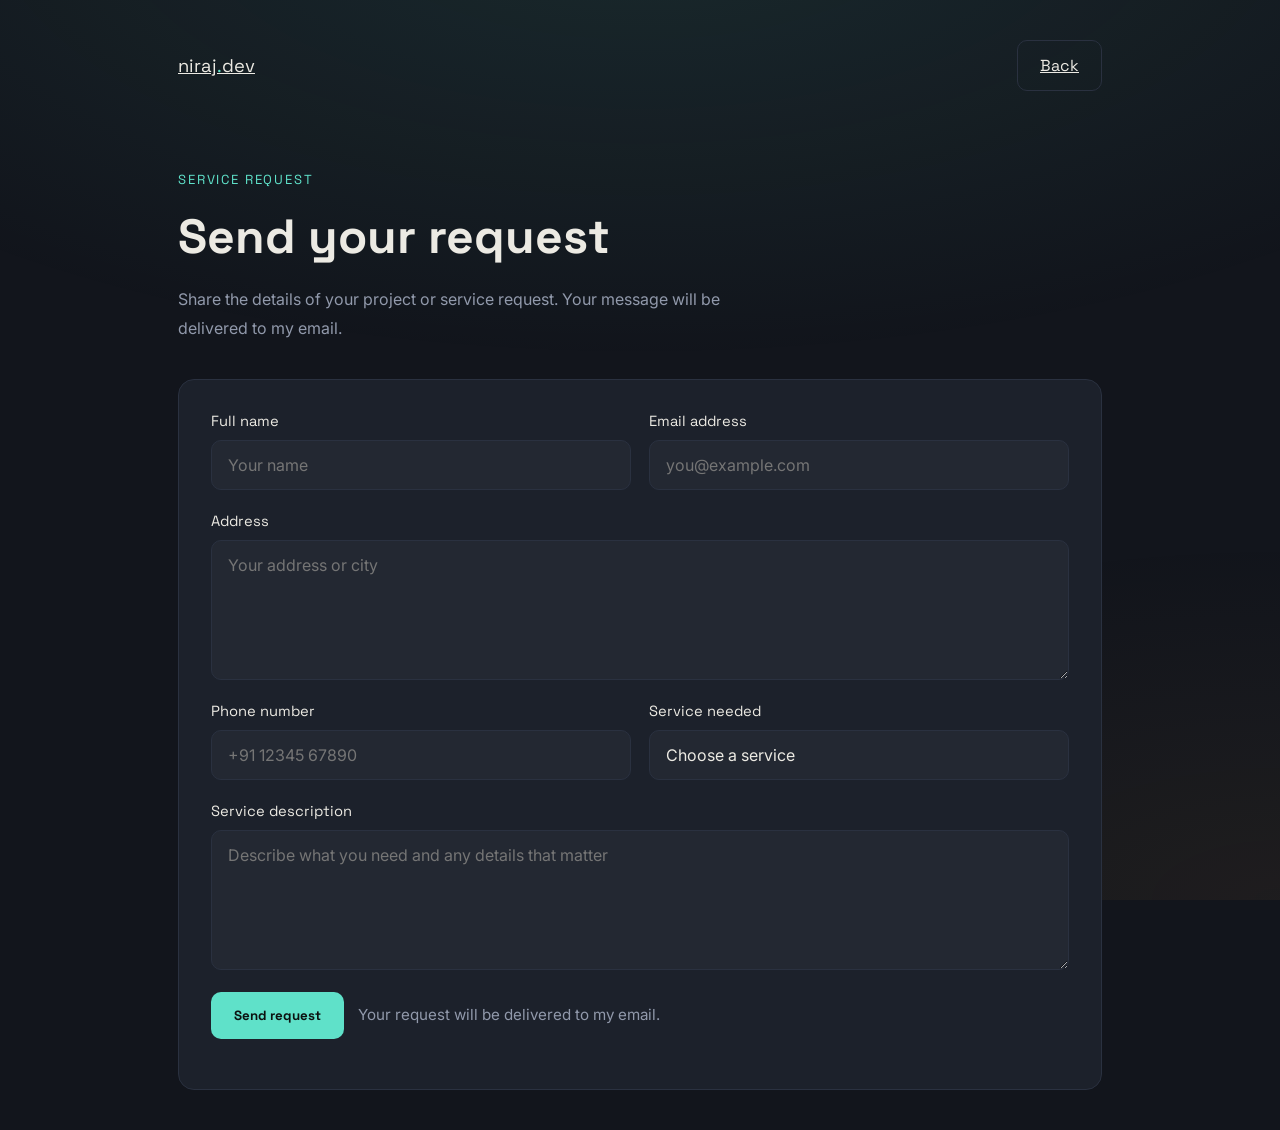
==== contact.html @ 6aa26163 "Add files via upload" ====
﻿<!DOCTYPE html>
<html lang="en">
<head>
  <meta charset="UTF-8">
  <meta name="viewport" content="width=device-width, initial-scale=1.0">
  <title>Contact — Service Request</title>
  <link rel="preconnect" href="https://fonts.googleapis.com">
  <link rel="preconnect" href="https://fonts.gstatic.com" crossorigin>
  <link href="https://fonts.googleapis.com/css2?family=Space+Grotesk:wght@400;500;600;700&family=Inter:wght@400;500;600&display=swap" rel="stylesheet">
  <style>
    :root {
      --bg: #12151c;
      --surface: #1c212b;
      --border: #2a3140;
      --text: #eceae3;
      --text-dim: #9199ab;
      --accent: #5fe1c9;
      --maxw: 980px;
      --display: 'Space Grotesk', sans-serif;
      --body: 'Inter', sans-serif;
    }

    * {
      margin: 0;
      padding: 0;
      box-sizing: border-box;
    }

    html {
      scroll-behavior: smooth;
    }

    body {
      min-height: 100vh;
      background: var(--bg);
      color: var(--text);
      font-family: var(--body);
    }

    body::before {
      content: '';
      position: fixed;
      inset: 0;
      background: radial-gradient(ellipse 80% 50% at 50% -10%, rgba(95, 225, 201, 0.10), transparent),
        radial-gradient(ellipse 60% 40% at 100% 100%, rgba(232, 162, 75, 0.06), transparent);
      pointer-events: none;
      z-index: 0;
    }

    .wrap {
      max-width: var(--maxw);
      margin: 0 auto;
      padding: 40px 28px;
      position: relative;
      z-index: 1;
    }

    header {
      display: flex;
      justify-content: space-between;
      align-items: center;
      padding-bottom: 28px;
    }

    .logo {
      font-family: var(--display);
      font-size: 1.15rem;
      color: var(--text);
    }

    .logo .dot {
      color: var(--accent);
    }

    .eyebrow {
      font-family: var(--display);
      font-size: 0.82rem;
      letter-spacing: 0.14em;
      color: var(--accent);
      text-transform: uppercase;
      margin-bottom: 18px;
    }

    h1 {
      font-family: var(--display);
      font-size: clamp(2.2rem, 4vw, 3rem);
      margin-bottom: 18px;
    }

    p.lead {
      max-width: 58ch;
      color: var(--text-dim);
      line-height: 1.8;
      margin-bottom: 36px;
    }

    .form-card {
      background: var(--surface);
      border: 1px solid var(--border);
      border-radius: 16px;
      padding: 32px;
    }

    .field {
      display: grid;
      gap: 10px;
      margin-bottom: 22px;
    }

    label {
      font-family: var(--display);
      font-size: 0.92rem;
      color: var(--text);
    }

    input,
    textarea,
    select {
      background: rgba(255, 255, 255, 0.03);
      border: 1px solid var(--border);
      border-radius: 10px;
      color: var(--text);
      font-family: var(--body);
      font-size: 1rem;
      padding: 14px 16px;
      outline: none;
      transition: border-color 0.2s ease, box-shadow 0.2s ease;
      min-height: 48px;
    }

    select {
      appearance: none;
      -webkit-appearance: none;
      -moz-appearance: none;
    }

    select option {
      color: var(--text);
      background: var(--surface);
    }

    input:focus,
    textarea:focus,
    select:focus {
      border-color: var(--accent);
      box-shadow: 0 0 0 4px rgba(95, 225, 201, 0.08);
    }

    textarea {
      min-height: 140px;
      resize: vertical;
    }

    .grid {
      display: grid;
      grid-template-columns: 1fr 1fr;
      gap: 18px;
    }

    .button-row {
      display: flex;
      gap: 14px;
      flex-wrap: wrap;
      align-items: center;
      justify-content: flex-start;
      margin-top: 6px;
    }

    .btn {
      font-family: var(--display);
      display: inline-flex;
      align-items: center;
      gap: 10px;
      padding: 14px 22px;
      border-radius: 10px;
      border: 1px solid transparent;
      cursor: pointer;
      transition: all 0.2s ease;
    }

    .btn-primary {
      background: var(--accent);
      color: #0c1210;
      font-weight: 700;
    }

    .btn-primary:hover {
      transform: translateY(-1px);
    }

    .btn-ghost {
      background: transparent;
      color: var(--text);
      border: 1px solid var(--border);
    }

    .btn-ghost:hover {
      border-color: var(--accent);
      color: var(--accent);
      transform: translateY(-1px);
    }

    .note {
      color: var(--text-dim);
      font-size: 0.95rem;
      line-height: 1.7;
    }

    .status {
      margin-top: 18px;
      font-family: var(--body);
      font-size: 0.98rem;
    }

    .status.success {
      color: #7bed9f;
    }

    .status.error {
      color: #ff7b72;
    }

    @media (max-width: 720px) {
      .grid {
        grid-template-columns: 1fr;
      }

      .wrap {
        padding: 28px 20px;
      }
    }
  </style>
</head>
<body>
  <header class="wrap">
    <a href="index.html" class="logo">niraj<span class="dot">.</span>dev</a>
    <a href="index.html" class="btn btn-ghost">Back</a>
  </header>

  <main class="wrap">
    <div class="eyebrow">service request</div>
    <h1>Send your request</h1>
    <p class="lead">Share the details of your project or service request. Your message will be delivered to my email.</p>

    <div class="form-card">
      <form id="contactForm">
        <input type="hidden" name="access_key" value="5328cdf7-9cb0-44ed-8e1a-98aa026bf7a6" />
        <input type="hidden" name="subject" value="Service request from portfolio" />
        <input type="hidden" name="redirect" value="" />
        <input type="text" name="botcheck" style="display:none;visibility:hidden;" autocomplete="off" />

        <div class="grid">
          <div class="field">
            <label for="name">Full name</label>
            <input id="name" name="name" type="text" placeholder="Your name" required />
          </div>
          <div class="field">
            <label for="email">Email address</label>
            <input id="email" name="email" type="email" placeholder="you@example.com" required />
          </div>
        </div>

        <div class="field">
          <label for="address">Address</label>
          <textarea id="address" name="address" placeholder="Your address or city" required></textarea>
        </div>

        
        <div class="grid">
          <div class="field">
            <label for="phone">Phone number</label>
            <input id="phone" name="phone" type="tel" placeholder="+91 12345 67890" required />
          </div>
          <div class="field">
            <label for="service">Service needed</label>
            <select id="service" name="service" required>
              <option value="">Choose a service</option>
              <option value="🌐 Website build">Website build</option>
              <option value="👨‍🏫 Mentorship">Mentorship</option>
              <option value="🎓 Engineering guidance">Engineering guidance</option>
              <option value="💡 Tech workshops">Tech workshop</option>
              <option value="🤖 AI Agent Development">Tech workshop</option>
              <option value="💻 Software Development">Tech workshop</option>
              <option value="Other">Other</option>
            </select>
          </div>
        </div>

        <div class="field">
          <label for="message">Service description</label>
          <textarea id="message" name="message" placeholder="Describe what you need and any details that matter" required></textarea>
        </div>

        <div class="button-row">
          <button type="submit" class="btn btn-primary">Send request</button>
          <span class="note">Your request will be delivered to my email.</span>
        </div>
        <div id="statusMessage" class="status"></div>
      </form>
    </div>
  </main>

  <script>
    const form = document.getElementById('contactForm');
    const statusMessage = document.getElementById('statusMessage');

    form.addEventListener('submit', async (event) => {
      event.preventDefault();
      statusMessage.textContent = '';
      statusMessage.className = 'status';

      const submitButton = form.querySelector('button[type="submit"]');
      submitButton.disabled = true;
      submitButton.textContent = 'Sending...';

      const formData = new FormData(form);

      try {
        const response = await fetch('https://api.web3forms.com/submit', {
          method: 'POST',
          body: formData,
        });

        const data = await response.json();

        if (data.success) {
          statusMessage.textContent = '✅ Your request has been sent successfully. Thank you!';
          statusMessage.classList.add('success');
          form.reset();
        } else {
          statusMessage.textContent = '❌ ' + (data.message || 'Failed to send the message.');
          statusMessage.classList.add('error');
        }
      } catch (error) {
        console.error('Web3Forms error:', error);
        statusMessage.textContent = '❌ Something went wrong. Please try again later.';
        statusMessage.classList.add('error');
      } finally {
        submitButton.disabled = false;
        submitButton.textContent = 'Send request';
      }
    });
  </script>
</body>
</html>
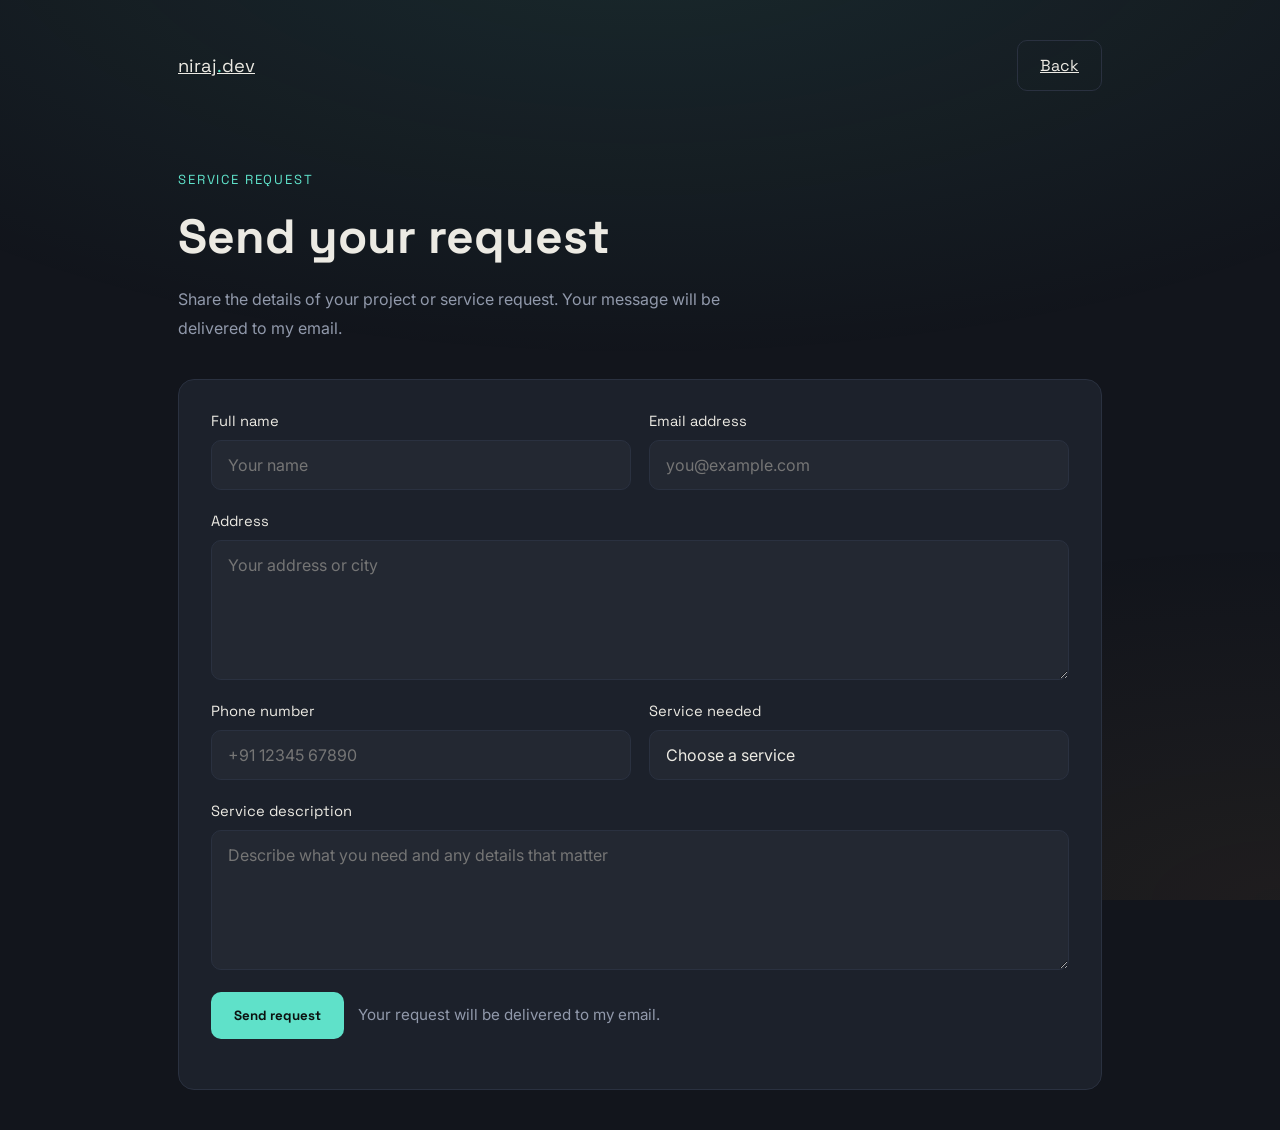
==== commit 625207c8: "Update contact.html" ====
--- a/contact.html
+++ b/contact.html
@@ -275,12 +275,12 @@
             <label for="service">Service needed</label>
             <select id="service" name="service" required>
               <option value="">Choose a service</option>
-              <option value="🌐 Website build">Website build</option>
-              <option value="👨‍🏫 Mentorship">Mentorship</option>
-              <option value="🎓 Engineering guidance">Engineering guidance</option>
-              <option value="💡 Tech workshops">Tech workshop</option>
-              <option value="🤖 AI Agent Development">Tech workshop</option>
-              <option value="💻 Software Development">Tech workshop</option>
+              <option value="🌐 Website build">🌐 Website build</option>
+              <option value="👨‍🏫 Mentorship">👨‍🏫 Mentorship</option>
+              <option value="🎓 Engineering guidance">🎓 Engineering guidance</option>
+              <option value="💡 Tech workshops">💡 Tech workshops</option>
+              <option value="🤖 AI Agent Development">🤖 AI Agent Development</option>
+              <option value="💻 Software Development">💻 Software Development</option>
               <option value="Other">Other</option>
             </select>
           </div>
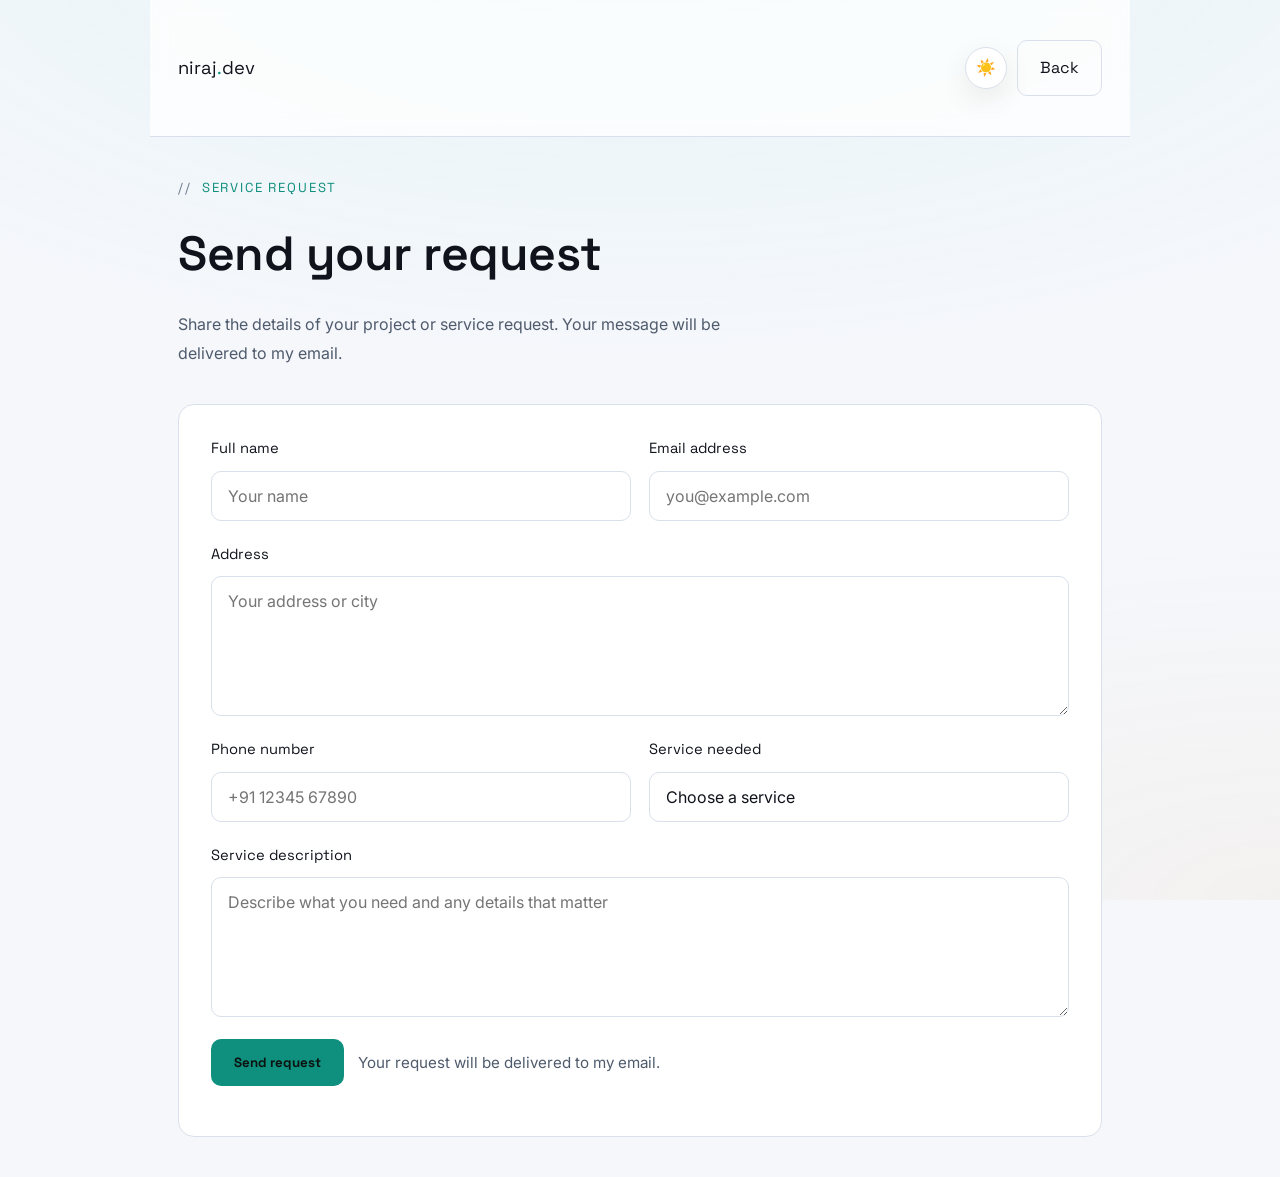
==== commit 29259f63: "Update contact.html" ====
--- a/contact.html
+++ b/contact.html
@@ -1,4 +1,4 @@
-﻿<!DOCTYPE html>
+<!DOCTYPE html>
 <html lang="en">
 <head>
   <meta charset="UTF-8">
@@ -7,14 +7,16 @@
   <link rel="preconnect" href="https://fonts.googleapis.com">
   <link rel="preconnect" href="https://fonts.gstatic.com" crossorigin>
   <link href="https://fonts.googleapis.com/css2?family=Space+Grotesk:wght@400;500;600;700&family=Inter:wght@400;500;600&display=swap" rel="stylesheet">
+  <link rel="stylesheet" href="theme.css">
+  <script>
+    (function () {
+      const storedTheme = localStorage.getItem('portfolio-theme');
+      const systemTheme = window.matchMedia('(prefers-color-scheme: light)').matches ? 'light' : 'dark';
+      document.documentElement.setAttribute('data-theme', storedTheme || systemTheme);
+    })();
+  </script>
   <style>
     :root {
-      --bg: #12151c;
-      --surface: #1c212b;
-      --border: #2a3140;
-      --text: #eceae3;
-      --text-dim: #9199ab;
-      --accent: #5fe1c9;
       --maxw: 980px;
       --display: 'Space Grotesk', sans-serif;
       --body: 'Inter', sans-serif;
@@ -234,7 +236,12 @@
 <body>
   <header class="wrap">
     <a href="index.html" class="logo">niraj<span class="dot">.</span>dev</a>
-    <a href="index.html" class="btn btn-ghost">Back</a>
+    <div class="header-actions">
+      <button class="theme-toggle" type="button" aria-label="Toggle color theme" aria-pressed="false" data-theme-toggle>
+        <span class="theme-toggle__icon" aria-hidden="true">🌙</span>
+      </button>
+      <a href="index.html" class="btn btn-ghost">Back</a>
+    </div>
   </header>
 
   <main class="wrap">
@@ -300,6 +307,7 @@
     </div>
   </main>
 
+  <script src="theme.js"></script>
   <script>
     const form = document.getElementById('contactForm');
     const statusMessage = document.getElementById('statusMessage');
--- a/theme.css
+++ b/theme.css
@@ -0,0 +1,317 @@
+:root {
+  color-scheme: dark;
+  --bg: #0f1117;
+  --bg-alt: #161925;
+  --surface: #181d27;
+  --surface-2: #232a37;
+  --border: #2a3140;
+  --text: #f3efe8;
+  --text-dim: #b4bbca;
+  --text-faint: #80889a;
+  --accent: #5fe1c9;
+  --accent-2: #e8a24b;
+  --accent-rgb: 95, 225, 201;
+  --accent2-rgb: 232, 162, 75;
+  --grid-color: rgba(255, 255, 255, 0.045);
+  --glow-a: rgba(95, 225, 201, 0.10);
+  --glow-b: rgba(232, 162, 75, 0.06);
+  --display: 'Space Grotesk', sans-serif;
+  --body: 'Inter', sans-serif;
+  --mono: 'JetBrains Mono', monospace;
+  --maxw: 1120px;
+}
+
+:root[data-theme="light"] {
+  color-scheme: light;
+  --bg: #f5f7fb;
+  --bg-alt: #eef2f8;
+  --surface: #ffffff;
+  --surface-2: #f0f3f8;
+  --border: #d9e0eb;
+  --text: #10131b;
+  --text-dim: #4f5b6c;
+  --text-faint: #6f7c8f;
+  --accent: #0f8f7d;
+  --accent-2: #b5701e;
+  --accent-rgb: 15, 143, 125;
+  --accent2-rgb: 181, 112, 30;
+  --grid-color: rgba(15, 19, 32, 0.05);
+  --glow-a: rgba(15, 143, 125, 0.12);
+  --glow-b: rgba(181, 112, 30, 0.08);
+}
+
+* {
+  box-sizing: border-box;
+}
+
+html {
+  scroll-behavior: smooth;
+}
+
+body {
+  margin: 0;
+  background-color: var(--bg);
+  color: var(--text);
+  font-family: var(--body);
+  line-height: 1.6;
+  overflow-x: hidden;
+  background-image: linear-gradient(var(--grid-color) 1px, transparent 1px), linear-gradient(90deg, var(--grid-color) 1px, transparent 1px);
+  background-size: 64px 64px;
+  background-position: center top;
+  background-attachment: fixed;
+  transition: background-color 0.3s ease, color 0.3s ease;
+}
+
+body::before {
+  content: "";
+  position: fixed;
+  inset: 0;
+  background: radial-gradient(ellipse 80% 50% at 50% -10%, var(--glow-a), transparent), radial-gradient(ellipse 60% 40% at 100% 100%, var(--glow-b), transparent);
+  pointer-events: none;
+  z-index: 0;
+}
+
+body,
+header,
+nav,
+section,
+footer,
+.hero,
+.about-grid,
+.side-card,
+.skill-card,
+.project-card,
+.ach-item,
+.service-card,
+.form-card,
+input,
+textarea,
+select,
+.btn,
+.mobile-panel,
+.nav-links a,
+.nav-cta,
+.logo,
+.theme-toggle,
+.chip,
+.project-card::before,
+.project-scan,
+.contact-links a {
+  transition: background-color 0.3s ease, color 0.3s ease, border-color 0.3s ease, box-shadow 0.3s ease, transform 0.3s ease;
+}
+
+a {
+  color: inherit;
+  text-decoration: none;
+}
+
+ul {
+  list-style: none;
+}
+
+img {
+  max-width: 100%;
+  display: block;
+}
+
+.wrap {
+  max-width: var(--maxw);
+  margin: 0 auto;
+  padding: 0 28px;
+  position: relative;
+  z-index: 1;
+}
+
+.eyebrow {
+  font-family: var(--mono);
+  font-size: 0.8rem;
+  letter-spacing: 0.06em;
+  color: var(--accent);
+  display: flex;
+  align-items: center;
+  gap: 10px;
+  margin-bottom: 18px;
+  text-transform: none;
+}
+
+.eyebrow::before {
+  content: "//";
+  color: var(--text-faint);
+}
+
+h1,
+h2,
+h3 {
+  font-family: var(--display);
+  font-weight: 600;
+  letter-spacing: -0.01em;
+  color: var(--text);
+}
+
+.theme-toggle {
+  width: 42px;
+  height: 42px;
+  border: 1px solid var(--border);
+  border-radius: 999px;
+  background: var(--surface);
+  color: var(--text);
+  display: inline-flex;
+  align-items: center;
+  justify-content: center;
+  cursor: pointer;
+  padding: 0;
+  margin-left: 8px;
+  box-shadow: 0 10px 30px rgba(0, 0, 0, 0.08);
+}
+
+.nav-actions,
+.header-actions {
+  display: flex;
+  align-items: center;
+  gap: 10px;
+}
+
+.theme-toggle:hover,
+.theme-toggle:focus-visible {
+  border-color: var(--accent);
+  color: var(--accent);
+  transform: translateY(-1px);
+}
+
+.theme-toggle__icon {
+  font-size: 1rem;
+  line-height: 1;
+}
+
+header {
+  position: fixed;
+  top: 0;
+  left: 0;
+  right: 0;
+  z-index: 100;
+  backdrop-filter: blur(10px);
+  background: rgba(15, 17, 23, 0.72);
+  border-bottom: 1px solid var(--border);
+}
+
+:root[data-theme="light"] header {
+  background: rgba(255, 255, 255, 0.74);
+}
+
+.mobile-panel {
+  background: var(--surface);
+  border-top: 1px solid var(--border);
+}
+
+.mobile-panel a {
+  color: var(--text-dim);
+  border-bottom: 1px solid var(--border);
+}
+
+.mobile-panel a:hover {
+  color: var(--accent);
+  background: var(--surface-2);
+}
+
+.nav-links a,
+.nav-cta,
+.btn,
+input,
+textarea,
+select,
+.form-card,
+.side-card,
+.service-card,
+.ach-item,
+.skill-card,
+.project-card,
+.chip {
+  border-color: var(--border);
+}
+
+.btn-primary {
+  background: var(--accent);
+  color: #07110f;
+}
+
+.btn-ghost {
+  border-color: var(--border);
+  color: var(--text);
+  background: transparent;
+}
+
+.btn-ghost:hover {
+  border-color: var(--accent);
+  color: var(--accent);
+}
+
+.nav-cta {
+  color: var(--accent);
+  border: 1px solid var(--accent);
+}
+
+.nav-cta:hover {
+  background: var(--accent);
+  color: var(--bg);
+}
+
+section {
+  padding: 110px 0;
+  position: relative;
+  border-top: 1px solid var(--border);
+}
+
+section.contact-section {
+  border-bottom: 1px solid var(--border);
+}
+
+.side-card,
+.skill-card,
+.project-card,
+.ach-item,
+.service-card,
+.form-card {
+  background: var(--surface);
+  border: 1px solid var(--border);
+}
+
+input,
+textarea,
+select {
+  background: var(--surface-2);
+  color: var(--text);
+}
+
+select option {
+  color: var(--text);
+  background: var(--surface);
+}
+
+input:focus,
+textarea:focus,
+select:focus {
+  border-color: var(--accent);
+  box-shadow: 0 0 0 4px rgba(var(--accent-rgb), 0.12);
+}
+
+:focus-visible {
+  outline: 2px solid var(--accent);
+  outline-offset: 3px;
+}
+
+@media (max-width: 720px) {
+  .wrap {
+    padding: 0 20px;
+  }
+
+  .theme-toggle {
+    width: 40px;
+    height: 40px;
+    margin-left: 0;
+  }
+
+  .nav-actions,
+  .header-actions {
+    gap: 8px;
+  }
+}
